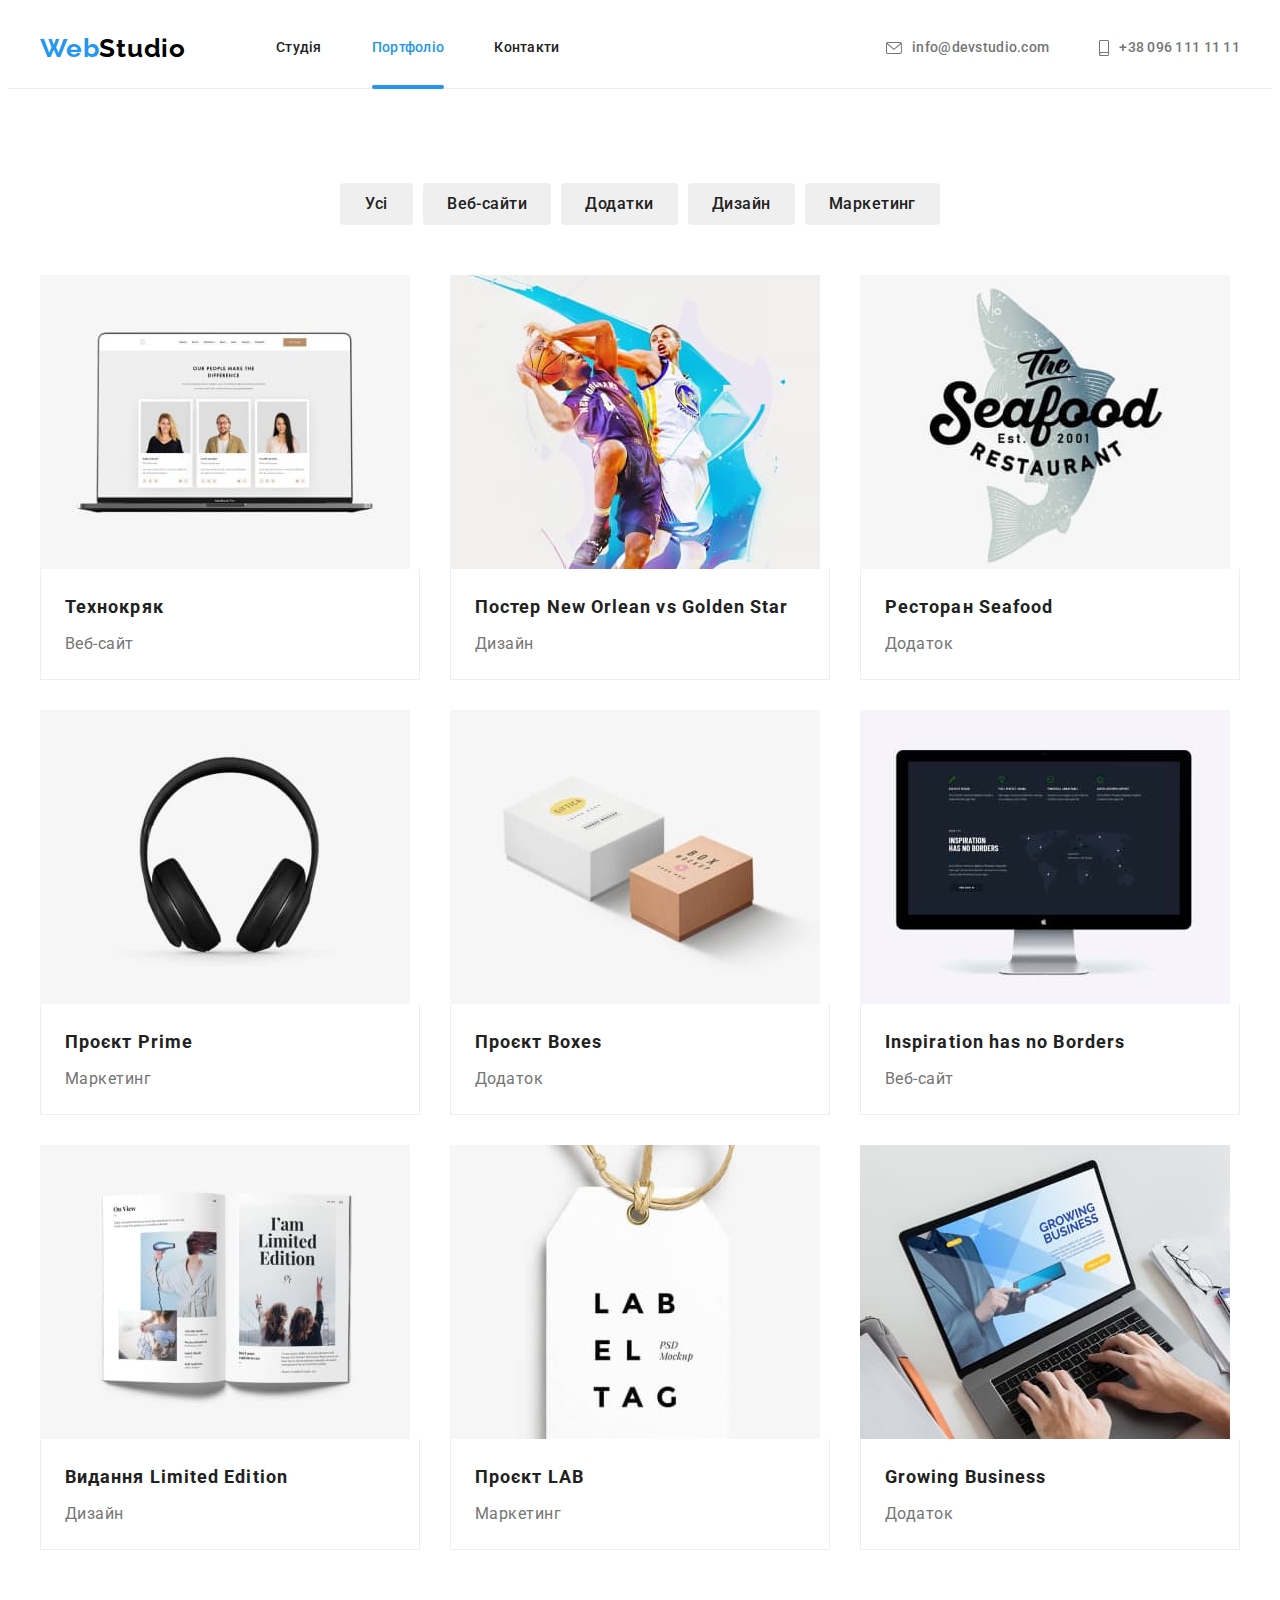
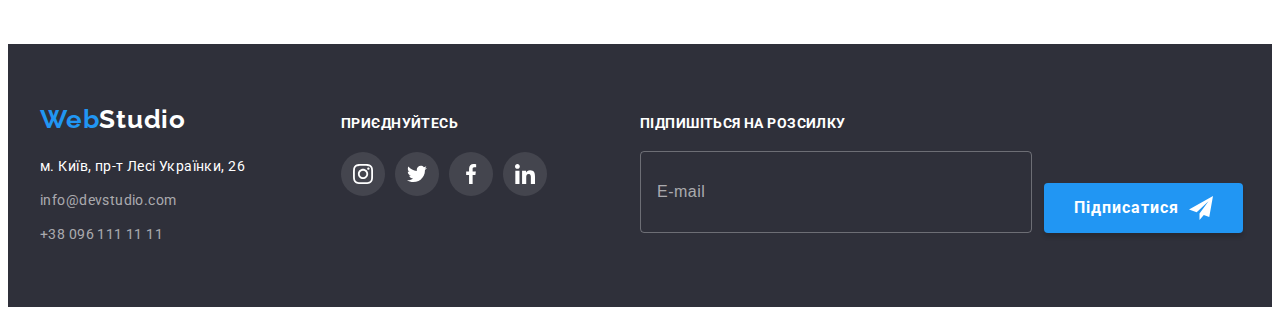
==== portfolio.html @ 1f6a3aa5 "adaptive" ====
<!DOCTYPE html>
<html lang="uk">
  <head>
    <meta charset="UTF-8" />
    <meta http-equiv="X-UA-Compatible" content="IE=edge" />
    <meta name="viewport" content="width=device-width, initial-scale=1.0" />
    <title>WebStudio</title>
    <link rel="preconnect" href="https://fonts.googleapis.com" />
    <link rel="preconnect" href="https://fonts.gstatic.com" crossorigin />
    <link
      href="https://fonts.googleapis.com/css2?family=Raleway:wght@700&family=Roboto:wght@400;500;700;900&display=swap"
      rel="stylesheet"
    />
    <link
      rel="stylesheet"
      href="https://cdnjs.cloudflare.com/ajax/libs/modern-normalize/1.1.0/modern-normalize.min.css"
      integrity="sha512-wpPYUAdjBVSE4KJnH1VR1HeZfpl1ub8YT/NKx4PuQ5NmX2tKuGu6U/JRp5y+Y8XG2tV+wKQpNHVUX03MfMFn9Q=="
      crossorigin="anonymous"
      referrerpolicy="no-referrer"
    />
    <link rel="stylesheet" href="./css/main.min.css" />
  </head>
  <body>
    <!-- хедер -->
    <header class="header-page">
      <!-- Навигация -->
      <div class="container-header container">
        <nav class="container-nav">
          <a href="#" class="logo"
            >Web<span class="logo__part logo__part--black">Studio</span></a
          >
          <ul class="navigation container-nav__navigation list">
            <li class="navigation__item">
              <a class="navigation__link" href="./index.html">Студія</a>
            </li>
            <li class="navigation__item">
              <a class="navigation__link current" href="#">Портфоліо</a>
            </li>
            <li class="navigation__item">
              <a class="navigation__link" href="#">Контакти</a>
            </li>
          </ul>
        </nav>
        <ul class="contactList container-header__contactList list">
          <li class="contactList__item">
            <a class="contactList__link" href="mailto:info@devstudio.com"
              ><svg class="contactList__icon" width="16" height="12">
                <use href="./images/symbol-defs.svg#icon-envelope"></use>
              </svg>
              info@devstudio.com
            </a>
          </li>
          <li class="contactList__item">
            <a class="contactList__link" href="tel:+380961111111"
              ><svg class="contactList__icon" width="10" height="16">
                <use href="./images/symbol-defs.svg#icon-smartphone-1"></use>
              </svg>
              +38 096 111 11 11</a
            >
          </li>
        </ul>
      </div>
    </header>
    <main>
      <!-- портфолио -->
      <section class="portfolio-section">
        <!-- фильтры -->
        <div class="portfolio container">
          <h1 class="visually-hidden">Портфоліо</h1>
          <ul class="filters portfolio__filters list">
            <li class="filters__item">
              <button class="filter-btn filters__filter-btn" type="button">
                Усі
              </button>
            </li>
            <li class="filters__item">
              <button class="filter-btn filters__filter-btn" type="button">
                Веб-сайти
              </button>
            </li>
            <li class="filters__item">
              <button class="filter-btn filters__filter-btn" type="button">
                Додатки
              </button>
            </li>
            <li class="filters__item">
              <button class="filter-btn filters__filter-btn" type="button">
                Дизайн
              </button>
            </li>
            <li class="filters__item">
              <button class="filter-btn filters__filter-btn" type="button">
                Маркетинг
              </button>
            </li>
          </ul>
          <!-- карточки -->
          <ul class="cards list">
            <li class="cards__item">
              <a href="#" class="cards__link">
                <div class="cards__wrapper">
                  <img
                    src="./images/laptop_screen_with_team.jpg"
                    alt="laptop_screen_with_team"
                    width="370"
                  />
                  <p class="cards__animation">
                    Ресурс пропонує комплексні пропозиції з різним рівнем
                    функціоналу та сервісів. Все це дозволить відвідувачу
                    отримати вичерпні відомості про компанію чи приватну особу.
                  </p>
                </div>
                <div class="cards__content">
                  <h2 class="cards__title">Технокряк</h2>
                  <p class="cards__text">Веб-сайт</p>
                </div>
              </a>
            </li>
            <li class="cards__item">
              <a href="#" class="cards__link">
                <div class="cards__wrapper">
                  <img
                    src="./images/two_basketball_players.jpg"
                    alt="two_basketball_players"
                    width="370"
                  />
                  <p class="cards__animation">
                    Ресурс пропонує комплексні пропозиції з різним рівнем
                    функціоналу та сервісів. Все це дозволить відвідувачу
                    отримати вичерпні відомості про компанію чи приватну особу.
                  </p>
                </div>
                <div class="cards__content">
                  <h2 class="cards__title">Постер New Orlean vs Golden Star</h2>
                  <p class="cards__text">Дизайн</p>
                </div>
              </a>
            </li>
            <li class="cards__item">
              <a href="#" class="cards__link">
                <div class="cards__wrapper">
                  <img
                    src="./images/fish_logo.jpg"
                    alt="fish_logo"
                    width="370"
                  />
                  <p class="cards__animation">
                    Ресурс пропонує комплексні пропозиції з різним рівнем
                    функціоналу та сервісів. Все це дозволить відвідувачу
                    отримати вичерпні відомості про компанію чи приватну особу.
                  </p>
                </div>
                <div class="cards__content">
                  <h2 class="cards__title">Ресторан Seafood</h2>
                  <p class="cards__text">Додаток</p>
                </div>
              </a>
            </li>
            <li class="cards__item">
              <a href="#" class="cards__link">
                <div class="cards__wrapper">
                  <img
                    src="./images/headphones.jpg"
                    alt="headphones"
                    width="370"
                  />
                  <p class="cards__animation">
                    Ресурс пропонує комплексні пропозиції з різним рівнем
                    функціоналу та сервісів. Все це дозволить відвідувачу
                    отримати вичерпні відомості про компанію чи приватну особу.
                  </p>
                </div>
                <div class="cards__content">
                  <h2 class="cards__title">Проєкт Prime</h2>
                  <p class="cards__text">Маркетинг</p>
                </div>
              </a>
            </li>
            <li class="cards__item">
              <a href="#" class="cards__link">
                <div class="cards__wrapper">
                  <img
                    src="./images/two_boxes.jpg"
                    alt="two_boxes"
                    width="370"
                  />
                  <p class="cards__animation">
                    Ресурс пропонує комплексні пропозиції з різним рівнем
                    функціоналу та сервісів. Все це дозволить відвідувачу
                    отримати вичерпні відомості про компанію чи приватну особу.
                  </p>
                </div>
                <div class="cards__content">
                  <h2 class="cards__title">Проєкт Boxes</h2>
                  <p class="cards__text">Додаток</p>
                </div>
              </a>
            </li>
            <li class="cards__item">
              <a href="#" class="cards__link">
                <div class="cards__wrapper">
                  <img
                    src="./images/computer_screen.jpg"
                    alt="computer_screen"
                    width="370"
                  />
                  <p class="cards__animation">
                    Ресурс пропонує комплексні пропозиції з різним рівнем
                    функціоналу та сервісів. Все це дозволить відвідувачу
                    отримати вичерпні відомості про компанію чи приватну особу.
                  </p>
                </div>
                <div class="cards__content">
                  <h2 class="cards__title">Inspiration has no Borders</h2>
                  <p class="cards__text">Веб-сайт</p>
                </div>
              </a>
            </li>
            <li class="cards__item">
              <a href="#" class="cards__link">
                <div class="cards__wrapper">
                  <img src="./images/journal.jpg" alt="journal" width="370" />
                  <p class="cards__animation">
                    Ресурс пропонує комплексні пропозиції з різним рівнем
                    функціоналу та сервісів. Все це дозволить відвідувачу
                    отримати вичерпні відомості про компанію чи приватну особу.
                  </p>
                </div>
                <div class="cards__content">
                  <h2 class="cards__title">Видання Limited Edition</h2>
                  <p class="cards__text">Дизайн</p>
                </div>
              </a>
            </li>
            <li class="cards__item">
              <a href="#" class="cards__link">
                <div class="cards__wrapper">
                  <img src="./images/label.jpg" alt="label" width="370" />
                  <p class="cards__animation">
                    Ресурс пропонує комплексні пропозиції з різним рівнем
                    функціоналу та сервісів. Все це дозволить відвідувачу
                    отримати вичерпні відомості про компанію чи приватну особу.
                  </p>
                </div>
                <div class="cards__content">
                  <h2 class="cards__title">Проєкт LAB</h2>
                  <p class="cards__text">Маркетинг</p>
                </div>
              </a>
            </li>
            <li class="cards__item">
              <a href="#" class="cards__link">
                <div class="cards__wrapper">
                  <img src="./images/notebook.jpg" alt="notebook" />
                  <p class="cards__animation">
                    Ресурс пропонує комплексні пропозиції з різним рівнем
                    функціоналу та сервісів. Все це дозволить відвідувачу
                    отримати вичерпні відомості про компанію чи приватну особу.
                  </p>
                </div>
                <div class="cards__content">
                  <h2 class="cards__title">Growing Business</h2>
                  <p class="cards__text">Додаток</p>
                </div>
              </a>
            </li>
          </ul>
        </div>
      </section>
    </main>
    <!-- футер -->
    <footer class="footer-section">
      <div class="footer-container container">
        <div class="footer-wrapper footer-container__footer-wrapper">
          <a href="#" class="logo footer-wrapper__logo"
            >Web<span class="logo__par logo__part--white">Studio</span></a
          >
          <address>
            <ul class="footerContact list">
              <li class="footerContact__item">
                <a
                  href="https://goo.gl/maps/KEET4ZZUK72f1nrk7"
                  target="_blank"
                  rel="noreferrer noopener"
                  class="footerContact__address"
                  >м. Київ, пр-т Лесі Українки, 26</a
                >
              </li>
              <li class="footerContact__item">
                <a href="mailto:info@devstudio.com" class="footerContact__link"
                  >info@devstudio.com</a
                >
              </li>
              <li>
                <a href="tel:+380961111111" class="footerContact__link"
                  >+38 096 111 11 11</a
                >
              </li>
            </ul>
          </address>
        </div>
        <div class="footerLinks">
          <p class="footerLinks__text">приєднуйтесь</p>
          <ul class="footerLinks__list list">
            <li class="footerLinks__item">
              <a href="" class="footerLinks__link"
                ><svg class="footerLinks__icon" width="20" height="20">
                  <use href="./images/symbol-defs.svg#icon-instagram"></use>
                </svg>
              </a>
            </li>
            <li class="footerLinks__item">
              <a href="" class="footerLinks__link"
                ><svg class="footerLinks__icon" width="20" height="20">
                  <use href="./images/symbol-defs.svg#icon-twitter"></use>
                </svg>
              </a>
            </li>
            <li class="footerLinks__item">
              <a href="" class="footerLinks__link"
                ><svg class="footerLinks__icon" width="20" height="20">
                  <use href="./images/symbol-defs.svg#icon-facebook"></use>
                </svg>
              </a>
            </li>
            <li class="footerLinks__item">
              <a href="" class="footerLinks__link"
                ><svg class="footerLinks__icon" width="20" height="20">
                  <use href="./images/symbol-defs.svg#icon-linkedin"></use>
                </svg>
              </a>
            </li>
          </ul>
        </div>
        <!-- форма футера -->
        <div class="wrapper-form-footer">
          <form class="footerForm">
            <div class="footerForm__field">
              <p class="footerForm__label">Підпишіться на розсилку</p>
              <label for="email">
                <input
                  class="footerForm__input"
                  type="email"
                  name="email"
                  id="email"
                  placeholder="E-mail"
                />
              </label>
            </div>
            <button class="subscribe footerForm__subscribe" type="submit">
              Підписатися<svg class="subscribe__icon" width="24" height="24">
                <use href="./images/symbol-defs.svg#icon-airplane"></use>
              </svg>
            </button>
          </form>
        </div>
      </div>
    </footer>
    <script src="./js/modal.js"></script>
  </body>
</html>
---- css/main.min.css ----
body{font-family:"Roboto",sans-serif;background-color:var(--secondary-white-color);color:var(--primary-text-color)}h1,h2,h3,h4,h5,h6,p{margin:0}img{display:block;max-width:100%;height:auto}.list{padding:0;margin:0;list-style:none}.container{margin-left:auto;margin-right:auto;padding:10px 15px}@media screen and (min-width: 480px){.container{width:480px}}@media screen and (min-width: 768px){.container{width:768px}}@media screen and (min-width: 1200px){.container{width:1200px}}@media screen and (min-width: 768px){.container{padding-top:0;padding-bottom:0}}.portfolio-section{padding-top:94px;padding-bottom:94px}.section{padding:60px 0}@media screen and (min-width: 1200px){.section{padding:94px 0}}.title-section{margin-top:0;margin-bottom:50px;font-weight:700;font-size:36px;line-height:1.17;text-align:center;letter-spacing:.03em;color:var(--title-text-color)}button{font-family:inherit;font-weight:700;font-size:16px;line-height:1.87;border-color:rgba(0,0,0,0);letter-spacing:.06em;cursor:pointer}.backdrop{position:fixed;top:0;left:0;width:100%;height:100%;background:rgba(0,0,0,.2);opacity:1;transition:opacity 250ms var(--timing-function)}.backdrop.is-hidden{opacity:0;pointer-events:none}.modal{position:absolute;top:50%;left:50%;transform:translate(-50%, -50%);width:528px;height:581px;background:var(--secondary-white-color);box-shadow:0px 1px 3px rgba(0,0,0,.12),0px 1px 1px rgba(0,0,0,.14),0px 2px 1px rgba(0,0,0,.2);border-radius:4px}.backdrop__modal{padding:40px}.close{position:absolute;width:30px;height:30px;top:8px;right:8px;border:1px solid rgba(0,0,0,.1);border-radius:50%}.close__icon{position:absolute;top:50%;left:50%;transform:translate(-50%, -50%);fill:#000;transition-property:fill;transition-duration:250ms;transition-timing-function:var(--timing-function)}.close__icon:hover,.close__icon:focus{fill:var(--accent-color)}.close:hover .close__icon,.close:focus .close__icon{fill:var(--accent-color)}.modalForm__data{margin-top:0;margin-bottom:12px;font-weight:700;font-size:20px;line-height:1.15;text-align:center;letter-spacing:.03em;color:#212121}.modalForm__field{margin-bottom:10px;display:flex;flex-direction:column}.modalForm__field input{padding:11px 42px;border:1px solid rgba(33,33,33,.2);border-radius:4px;cursor:pointer}.modalForm__field input:focus{outline:1px solid var(--accent-color)}.modalForm__label{margin-bottom:4px;font-weight:400;font-size:12px;line-height:1.16;letter-spacing:.01em;color:#757575}.modalForm__inputWrap{position:relative}.modalForm__inputWrap input{width:100%}.modalForm__icon{position:absolute;top:11px;left:12px;width:18px;height:18px}.modalForm__field input:focus+.modalForm__icon{fill:var(--accent-color)}.modalForm__textarea{margin-bottom:20px;display:flex;flex-direction:column}.modalForm__textarea textarea:focus{outline:1px solid var(--accent-color)}.modalForm__textareaLabel{font-weight:400;font-size:12px;line-height:1.16;letter-spacing:.01em;color:#757575}textarea{margin-top:4px;resize:none;width:100%;min-height:120px;border:1px solid rgba(33,33,33,.2);border-radius:4px}.modalForm__textarea textarea{padding:12px 16px}.modalForm__textarea textarea::-moz-placeholder{font-weight:400;font-size:12px;line-height:14px;letter-spacing:.01em;color:rgba(117,117,117,.5)}.modalForm__textarea textarea:-ms-input-placeholder{font-weight:400;font-size:12px;line-height:14px;letter-spacing:.01em;color:rgba(117,117,117,.5)}.modalForm__textarea textarea::placeholder{font-weight:400;font-size:12px;line-height:14px;letter-spacing:.01em;color:rgba(117,117,117,.5)}.modalForm__contract{display:flex;justify-content:center;margin-bottom:30px}.modalForm__check{height:1em;display:flex;align-items:center;justify-content:center}.modalForm__input{-webkit-appearance:none;-moz-appearance:none;appearance:none}.modalForm__input:checked+.modalForm__checkbox{border:2px solid #2196f3;background-color:var(--accent-color);background-image:url(../images/galka.svg);background-position:50% 50%;background-repeat:no-repeat}.modalForm__checkbox{width:16px;height:15px;background-color:#fff;border:2px solid #000;border-radius:2px;display:flex;margin-right:8px;cursor:pointer}.modalForm__policy{margin:0;font-weight:400;font-size:14px;line-height:1.7;letter-spacing:.03em;color:#757575}.modalForm__link{color:var(--accent-color)}.modalForm__buttonWrap{display:flex;justify-content:center}.send{padding:10px 52px;height:50px;display:flex;align-items:center;text-align:center;color:#fff;background-color:#2196f3;box-shadow:0px 4px 4px rgba(0,0,0,.15);border-radius:4px;transition-property:background-color;transition-duration:250ms;transition-timing-function:var(--timing-function)}.send:hover,.send:focus{background-color:var(--color-hover-button)}.modalForm__send{padding:10px 52px}.hero{max-width:1600px;text-align:center;background-color:var(--background-color-hero);background-image:linear-gradient(rgba(47, 48, 58, 0.4), rgba(47, 48, 58, 0.4)),url(../images/hero.jpg);background-repeat:no-repeat;background-position:center;background-size:cover}.hero-section{margin:0 auto;padding:200px 0}.hero__title{margin-left:auto;margin-right:auto;max-width:696px;margin-top:0;margin-bottom:30px;font-weight:900;font-size:44px;line-height:1.36;letter-spacing:.06em;text-transform:uppercase;color:var(--secondary-white-color)}.order-service{color:var(--secondary-white-color);background-color:var(--accent-color);box-shadow:0px 4px 4px rgba(0,0,0,.15);border-radius:4px;transition-property:background-color,box-shadow,color;transition-duration:250ms;transition-timing-function:var(--timing-function)}.order-service:hover,.order-service:focus{background-color:var(--color-hover-button)}.hero__order-service{padding:10px 32px}.peculiarities{display:flex;flex-wrap:wrap;gap:30px}.peculiarities__item{width:100%}.peculiarities__item::before{content:"";height:120px;margin-bottom:30px;background:var(--background-section-team);background-repeat:no-repeat;background-position:center;display:block}@media screen and (min-width: 768px){.peculiarities__item{width:calc((100% - 30px)/2)}}@media screen and (min-width: 1200px){.peculiarities__item{width:calc((100% - 90px)/4)}}.icon-antena::before{background-image:url(../images/antenna.svg)}.icon-clock::before{background-image:url(../images/clock.svg)}.icon-diagram::before{background-image:url(../images/diagram.svg)}.icon-astronaut::before{background-image:url(../images/astronaut.svg)}.peculiarities__title{margin-top:0;margin-bottom:10px;font-weight:700;font-size:14px;line-height:1.14;letter-spacing:.03em;text-transform:uppercase;color:var(--title-text-color)}.peculiarities__text{margin-top:0;margin-bottom:0;font-size:14px;line-height:1.71;letter-spacing:.03em;color:var(--primary-text-color)}.section-occupation{display:none}.occupation{display:flex}.occupation__item{width:calc((100% - 60px)/3);margin-right:30px}.occupation__item:last-child{margin-right:0}.occupation__wrapper{position:relative}.occupation__wrapper-text{position:absolute;bottom:0;width:370px;height:70px;background:rgba(47,48,58,.8)}.occupation__text{margin:0;font-weight:700;font-size:14px;line-height:1.14;text-align:center;letter-spacing:.03em;text-transform:uppercase;color:var(--secondary-white-color)}.occupation__wrapper-text>.occupation__text{position:absolute;top:50%;left:50%;transform:translate(-50%, -50%)}.team-section{background-color:var(--background-section-team)}.team{display:flex}.team__item{width:calc((100% - 90px)/4);margin-right:30px;text-align:center;background-color:var(--secondary-white-color);box-shadow:0px 1px 3px rgba(0,0,0,.12),0px 1px 1px rgba(0,0,0,.14),0px 2px 1px rgba(0,0,0,.2);border-radius:0px 0px 4px 4px}.team__item:last-child{margin-right:0}.team__content{padding-top:30px;padding-bottom:30px}.team__title{margin-top:0;margin-bottom:10px;font-weight:500;font-size:16px;line-height:1.19;letter-spacing:.03em;color:var(--title-text-color)}.team__text{margin-top:0;margin-bottom:16px;font-size:16px;line-height:1.19;letter-spacing:.03em;color:var(--primary-text-color)}.team__list{justify-content:center;display:flex;gap:10px}.team__item-icon{height:44px}.team__link{margin:0;width:44px;height:44px;border-radius:50%;display:flex;align-items:center;justify-content:center;transition:background-color 250ms var(--timing-function)}.team__link:hover,.team__link:focus{background-color:var(--accent-color)}.team__icon{fill:var(--icon-color);transition:fill 250ms var(--timing-function)}.team__link:hover .team__icon,.team__link:focus .team__icon{fill:var(--secondary-white-color)}.clients{display:flex;flex-wrap:wrap;gap:30px}.clients__item{width:calc((100% - 30px)/2)}@media screen and (min-width: 768px){.clients__item{width:calc((100% - 60px)/3)}}.clients__link{width:100%;height:92px;display:flex;justify-content:center;align-items:center;border:1px solid var(--icon-color);border-radius:4px;transition:border-color 250ms var(--timing-function)}.clients__link:hover,.clients__link:focus{border-color:var(--accent-color)}.clients__icon{fill:var(--icon-color);transition:fill 250ms var(--timing-function)}.clients__link:hover .clients__icon,.clients__link:focus .clients__icon{fill:var(--accent-color)}.filters{display:flex;justify-content:center}.portfolio__filters{margin-bottom:50px}.filters__item+.filters__item{margin-left:10px}.filter-btn{font-weight:500;line-height:1.62;letter-spacing:.03em;color:var(--title-text-color);display:block;text-align:center;min-width:73px;border-radius:4px;transition-property:background-color,box-shadow,color;transition-duration:250ms;transition-timing-function:var(--timing-function)}.filter-btn:hover,.filter-btn:focus{color:var(--secondary-white-color);background-color:var(--accent-color);box-shadow:0px 3px 1px rgba(0,0,0,.1),0px 1px 2px rgba(0,0,0,.08),0px 2px 2px rgba(0,0,0,.12);border-radius:4px}.filters__filter-btn{padding:6px 22px}.cards{display:flex;flex-wrap:wrap;gap:30px}.cards__link{text-decoration:none;display:block;transition:box-shadow 250ms var(--timing-function)}.cards__link:hover,.cards__link:focus{box-shadow:0px 1px 1px rgba(0,0,0,.12),0px 4px 4px rgba(0,0,0,.06),1px 4px 6px rgba(0,0,0,.16)}.cards__wrapper{position:relative;overflow:hidden}.cards__animation{position:absolute;top:0;left:0;margin:0;padding:63px 24px;width:100%;height:100%;font-weight:400;font-size:18px;line-height:1.6;letter-spacing:.03em;color:var(--secondary-white-color);background:rgba(33,150,243,.9);transform:translateY(101%);transition:transform 250ms var(--timing-function)}.cards__link:hover .cards__animation,.cards__link:focus .cards__animation{transform:translateY(0)}.cards__content{padding:20px 24px;border-left:var(--border-image);border-right:var(--border-image);border-bottom:var(--border-image)}.cards__link:hover .cards__content,.cards__link:focus .cards__content{border:rgba(0,0,0,0)}.cards__item{width:calc((100% - 60px)/3)}.cards__title{margin-top:0;margin-bottom:4px;font-weight:700;font-size:18px;line-height:2;letter-spacing:.06em;color:var(--title-text-color)}.cards__text{margin:0;font-size:16px;line-height:1.88;letter-spacing:.03em;color:var(--primary-text-color)}:root{--primary-text-color: #757575;--title-text-color: #212121;--accent-color: #2196f3;--secondary-white-color: #ffffff;--background-color-hero: #c4c4c4;--background-color-footer: #2f303a;--color-logo: #000000;--color-hover-button: #188ce8;--background-section-team: #f5f4fa;--footer-link: rgba(255, 255, 255, 0.6);--border-header: 1px solid #ececec;--border-image: 1px solid #eeeeee;--icon-color: #afb1b8;--icon-footer-color: rgba(255, 255, 255, 0.1);--timing-function: cubic-bezier(0.4, 0, 0.2, 1)}.visually-hidden{position:absolute;white-space:nowrap;width:1px;height:1px;overflow:hidden;border:0;padding:0;clip:rect(0 0 0 0);-webkit-clip-path:inset(50%);clip-path:inset(50%);margin:-1px}.header-page{border-bottom:var(--border-header)}@media screen and (min-width: 768px){.container-header{display:flex}}.container-nav{display:flex;align-items:center}.logo{font-family:"Raleway",sans-serif;font-weight:700;font-size:24px;line-height:1.16;letter-spacing:.03em;color:var(--accent-color);text-decoration:none}@media screen and (min-width: 1200px){.logo{font-size:26px;line-height:1.19}}.logo__part--black{color:var(--color-logo)}.menu-button{display:inline-flex;margin-left:auto;padding:0;border:none;background-color:rgba(0,0,0,0)}@media screen and (min-width: 768px){.menu-button{display:none}}.menu-button .icon-cross{display:none}.menu-button.is-open .icon-cross{display:block}.menu-button.is-open .icon-menu{display:none}.navigation{display:none}@media screen and (min-width: 768px){.navigation{display:flex}}.container-nav__navigation{margin-left:88px}@media screen and (min-width: 1200px){.container-nav__navigation{margin-left:90px}}.navigation__item+.navigation__item{margin-left:50px}.navigation__link{position:relative;padding-top:32px;padding-bottom:32px;display:block;font-weight:500;font-size:14px;line-height:1.14;letter-spacing:.02em;color:var(--title-text-color);text-decoration:none;transition:color 250ms var(--timing-function)}.navigation__link.current{color:var(--accent-color)}.navigation__link:hover,.navigation__link:focus{color:var(--accent-color)}.navigation__link.current::after{position:absolute;content:"";left:0;bottom:-1px;width:100%;height:4px;background:#2196f3;border-radius:2px}.contactList{display:none}@media screen and (min-width: 768px){.contactList{display:block}}@media screen and (min-width: 1200px){.contactList{display:flex;align-items:center}}.container-header__contactList{padding-top:21px;margin-left:auto}@media screen and (min-width: 1200px){.container-header__contactList{padding-top:0}}@media screen and (min-width: 1200px){.contactList__item+.contactList__item{margin-left:50px}}.contactList__item:not(:last-child){margin-bottom:10px}@media screen and (min-width: 1200px){.contactList__item:not(:last-child){margin-bottom:0}}.contactList__link{display:flex;align-items:center;font-weight:500;font-size:14px;line-height:1.14;letter-spacing:.02em;text-decoration:none;color:var(--primary-text-color);transition:color 250ms var(--timing-function)}.contactList__link:hover,.contactList__link:focus{color:var(--accent-color)}@media screen and (min-width: 1200px){.contactList__link{padding-top:32px;padding-bottom:32px}}.contactList__icon{margin-right:10px;fill:var(--primary-text-color)}.contactList__link:hover .contactList__icon,.contactList__link:focus .contactList__icon{fill:currentColor}.footer-section{padding:60px 0;background:var(--background-color-footer)}.footer-container{display:flex;align-items:baseline}.footer-wrapper{min-width:231px}.footer-container__footer-wrapper{margin-right:70px}.footer-wrapper__logo{display:inline-block;margin-bottom:20px}.logo__part--white{color:var(--secondary-white-color)}.footerContact__item{margin-bottom:10px}.footerContact__address{display:inline-block;font-style:normal;font-weight:400;font-size:14px;line-height:1.71;letter-spacing:.03em;color:var(--secondary-white-color);text-decoration:none;transition:color 250ms var(--timing-function)}.footerContact__address:hover,.footerContact__address:focus{color:var(--accent-color)}.footerContact__link{display:inline-block;font-style:normal;font-size:14px;line-height:1.71;letter-spacing:.03em;color:var(--footer-link);text-decoration:none;transition:color 250ms var(--timing-function)}.footerContact__link:hover,.footerContact__link:focus{color:var(--accent-color)}.footerLinks__text{margin-top:0;margin-bottom:20px;font-weight:700;font-size:14px;line-height:1.14;letter-spacing:.03em;text-transform:uppercase;color:var(--secondary-white-color)}.footerLinks__list{display:flex;gap:10px}.footerLinks__item{height:44px}.footerLinks__link{width:44px;height:44px;border-radius:50%;display:flex;align-items:center;justify-content:center;background-color:var(--icon-footer-color);transition:background-color 250ms var(--timing-function)}.footerLinks__link:hover,.footerLinks__link:focus{background-color:var(--accent-color)}.footerLinks__icon{fill:var(--secondary-white-color)}.wrapper-form-footer{margin-left:93px}.footerForm{display:flex;flex-direction:row;align-items:flex-end}.footerForm__field{display:flex;flex-direction:column}.footerForm__label{margin-bottom:20px;font-weight:700;font-size:14px;line-height:16px;letter-spacing:.03em;text-transform:uppercase;color:#fff}.footerForm__input{padding:15px 16px;width:358px;height:50px;left:815px;top:2784px;font-weight:400;font-size:16px;line-height:1.25;letter-spacing:.03em;border:1px solid rgba(255,255,255,.3);border-radius:4px;background-color:rgba(0,0,0,0);color:var(--secondary-white-color)}.footerForm__input:focus{outline:1px solid var(--accent-color)}.footerForm__field input::-moz-placeholder{font-weight:400;font-size:16px;line-height:1.25;letter-spacing:.03em;color:rgba(255,255,255,.6)}.footerForm__field input:-ms-input-placeholder{font-weight:400;font-size:16px;line-height:1.25;letter-spacing:.03em;color:rgba(255,255,255,.6)}.footerForm__field input::placeholder{font-weight:400;font-size:16px;line-height:1.25;letter-spacing:.03em;color:rgba(255,255,255,.6)}.subscribe{height:50px;display:flex;align-items:center;color:#fff;background:#2196f3;box-shadow:0px 4px 4px rgba(0,0,0,.15);border-radius:4px;transition-property:background-color,box-shadow,color;transition-duration:250ms;transition-timing-function:var(--timing-function)}.subscribe:hover,.subscribe:focus{background-color:var(--color-hover-button)}.footerForm__subscribe{padding:10px 28px;margin-left:12px}.subscribe__icon{margin-left:10px}/*# sourceMappingURL=main.min.css.map */
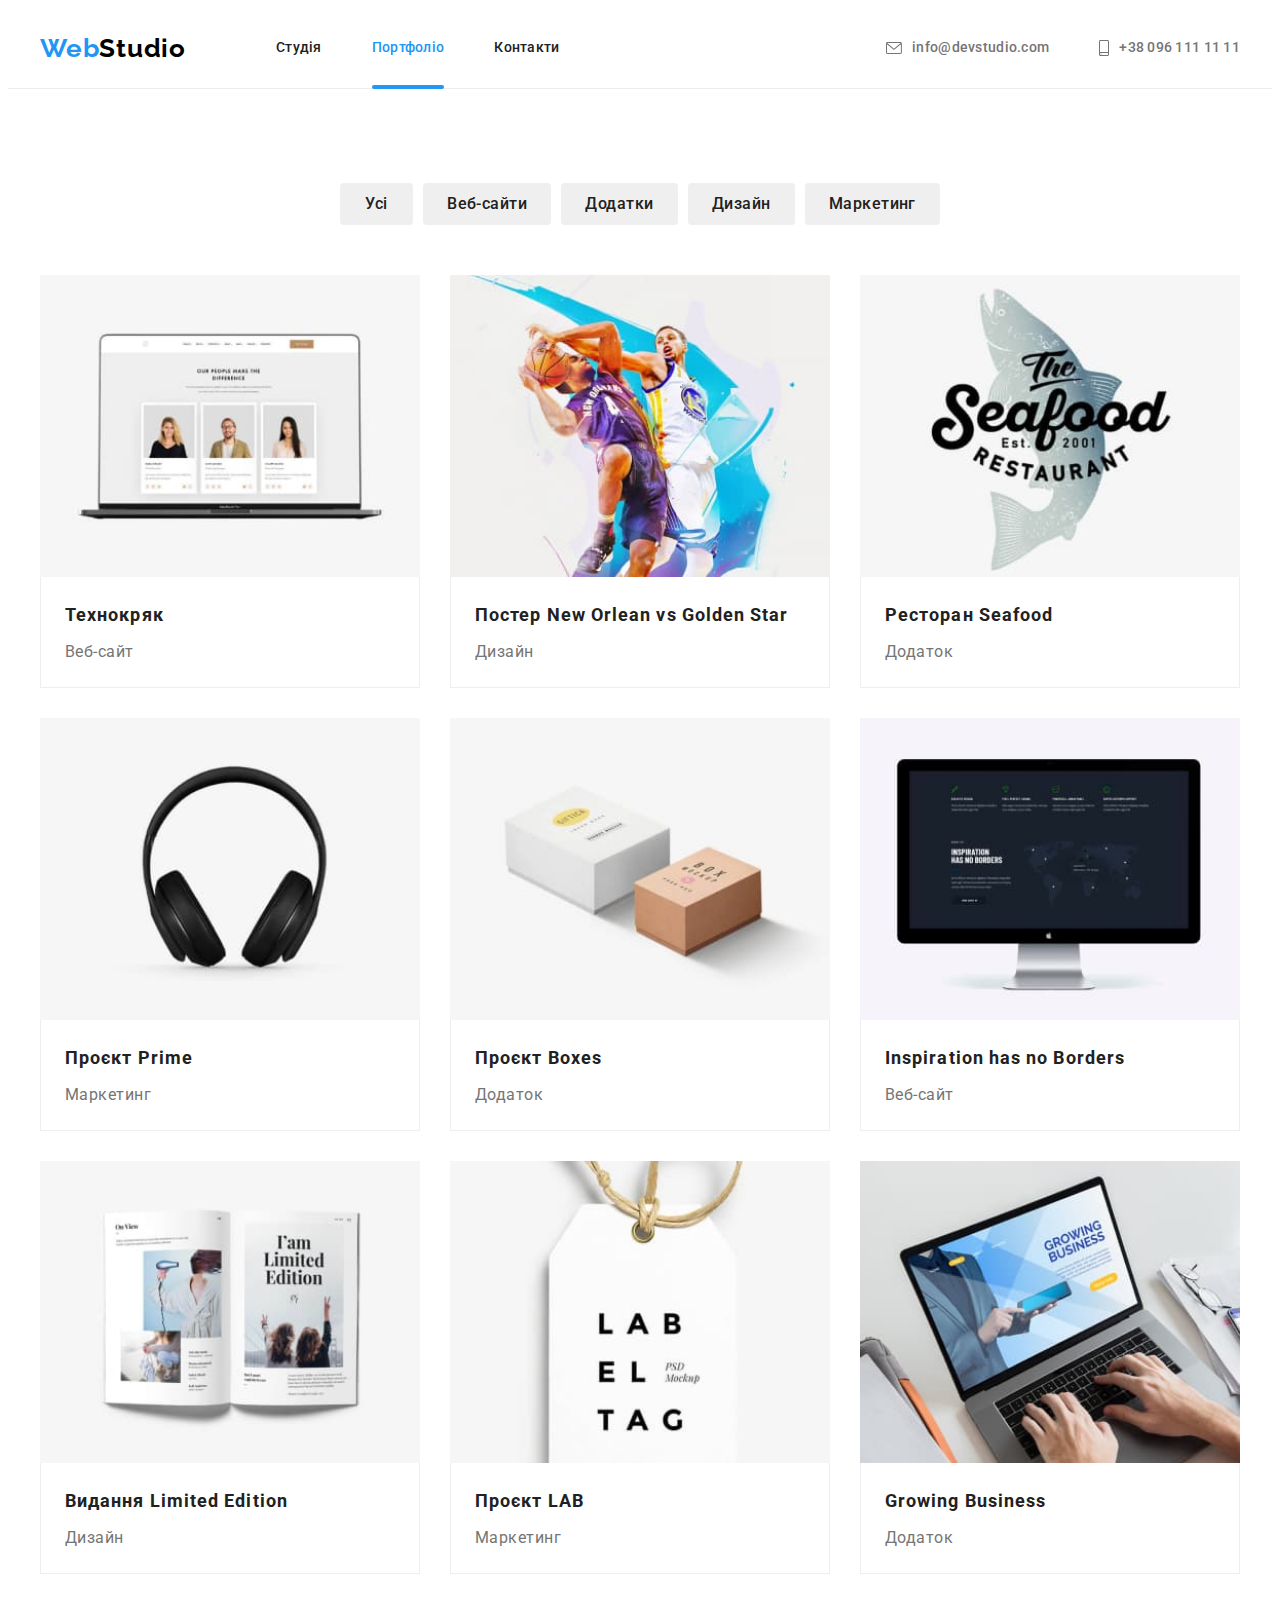
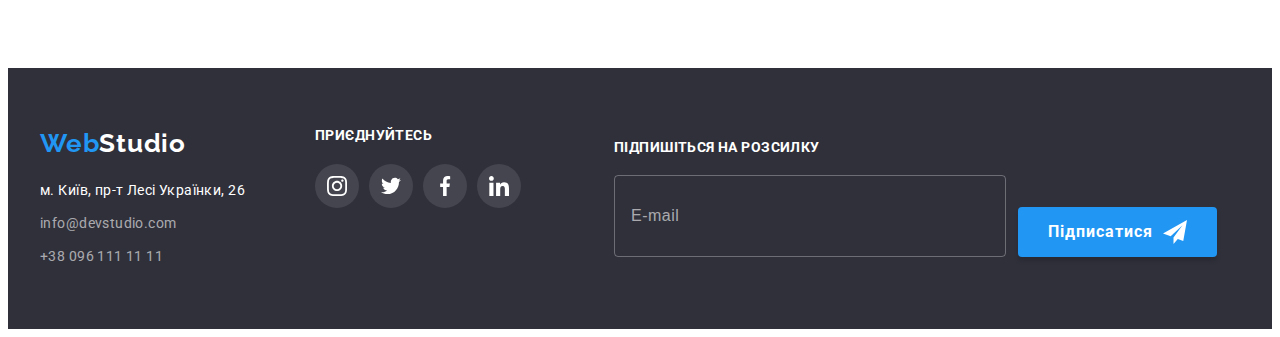
==== commit 17913a7f: "goit-markup-hw-08" ====
--- a/portfolio.html
+++ b/portfolio.html
@@ -59,6 +59,63 @@
             >
           </li>
         </ul>
+         <button class="menu-open-btn" type="button" data-menu-open>
+          <svg width="40" height="40">
+            <use href="./images/symbol-defs.svg#icon-menu"></use>
+          </svg>
+        </button>
+      </div>
+      <!-- mob-menu -->
+      <div class="mob-menu is-hidden" data-menu>
+        <div class="container">
+          <div class="mob-menu__top">
+            <button class="menu-close-btn" type="button" data-menu-close>
+              <svg class="menu-close__icon" width="40" height="40">
+                <use href="./images/symbol-defs.svg#icon-cross"></use>
+              </svg>
+            </button>
+            <ul class="mob-menu__list list">
+              <li class="mob-menu__item">
+                <a class="mob-menu__link" href="./index.html">Студія</a>
+              </li>
+              <li class="mob-menu__item">
+                <a class="mob-menu__link current" href="#">Портфоліо</a>
+              </li>
+              <li class="mob-menu__item">
+                <a class="mob-menu__link" href="#">Контакти</a>
+              </li>
+            </ul>
+          </div>
+          <div class="mob-menu__bottom">
+            <ul class="mob-conect list">
+              <li class="mob-conect__item">
+                <a class="mob-conect__mail" href="mailto:info@devstudio.com">
+                  info@devstudio.com
+                </a>
+              </li>
+              <li class="mob-conect__item">
+                <a class="mob-conect__tel" href="tel:+380961111111">
+                  +38 096 111 11 11</a
+                >
+              </li>
+            </ul>
+            <ul class="mob-soc list">
+              <li class="mob-soc__item line">
+                <a class="mob-soc__link" href="">Instagram</a>
+              </li>
+              <li class="mob-soc__item line">
+                <a class="mob-soc__link" href="">Twitter</a>
+              </li>
+              <li class="mob-soc__item line">
+                <a class="mob-soc__link" href="">Facebook</a>
+              </li>
+              <li class="mob-soc__item">
+                <a class="mob-soc__link" href="">LinkedIn</a>
+              </li>
+            </ul>
+          </div>
+        </div>
+      </div>
       </div>
     </header>
     <main>
@@ -271,67 +328,72 @@
     <!-- футер -->
     <footer class="footer-section">
       <div class="footer-container container">
-        <div class="footer-wrapper footer-container__footer-wrapper">
-          <a href="#" class="logo footer-wrapper__logo"
-            >Web<span class="logo__par logo__part--white">Studio</span></a
-          >
-          <address>
-            <ul class="footerContact list">
-              <li class="footerContact__item">
-                <a
-                  href="https://goo.gl/maps/KEET4ZZUK72f1nrk7"
-                  target="_blank"
-                  rel="noreferrer noopener"
-                  class="footerContact__address"
-                  >м. Київ, пр-т Лесі Українки, 26</a
-                >
-              </li>
-              <li class="footerContact__item">
-                <a href="mailto:info@devstudio.com" class="footerContact__link"
-                  >info@devstudio.com</a
-                >
-              </li>
-              <li>
-                <a href="tel:+380961111111" class="footerContact__link"
-                  >+38 096 111 11 11</a
-                >
+        <div class="footer-adress-lincs">
+          <div class="footer-wrapper footer-container__footer-wrapper">
+            <a href="#" class="logo footer-wrapper__logo"
+              >Web<span class="logo__par logo__part--white">Studio</span></a
+            >
+            <address>
+              <ul class="footerContact list">
+                <li class="footerContact__item">
+                  <a
+                    href="https://goo.gl/maps/KEET4ZZUK72f1nrk7"
+                    target="_blank"
+                    rel="noreferrer noopener"
+                    class="footerContact__address"
+                    >м. Київ, пр-т Лесі Українки, 26</a
+                  >
+                </li>
+                <li class="footerContact__item">
+                  <a
+                    href="mailto:info@devstudio.com"
+                    class="footerContact__link"
+                    >info@devstudio.com</a
+                  >
+                </li>
+                <li>
+                  <a href="tel:+380961111111" class="footerContact__link"
+                    >+38 096 111 11 11</a
+                  >
+                </li>
+              </ul>
+            </address>
+          </div>
+          <div class="footerLinks">
+            <p class="footerLinks__text">приєднуйтесь</p>
+            <ul class="footerLinks__list list">
+              <li class="footerLinks__item">
+                <a href="" class="footerLinks__link"
+                  ><svg class="footerLinks__icon" width="20" height="20">
+                    <use href="./images/symbol-defs.svg#icon-instagram"></use>
+                  </svg>
+                </a>
+              </li>
+              <li class="footerLinks__item">
+                <a href="" class="footerLinks__link"
+                  ><svg class="footerLinks__icon" width="20" height="20">
+                    <use href="./images/symbol-defs.svg#icon-twitter"></use>
+                  </svg>
+                </a>
+              </li>
+              <li class="footerLinks__item">
+                <a href="" class="footerLinks__link"
+                  ><svg class="footerLinks__icon" width="20" height="20">
+                    <use href="./images/symbol-defs.svg#icon-facebook"></use>
+                  </svg>
+                </a>
+              </li>
+              <li class="footerLinks__item">
+                <a href="" class="footerLinks__link"
+                  ><svg class="footerLinks__icon" width="20" height="20">
+                    <use href="./images/symbol-defs.svg#icon-linkedin"></use>
+                  </svg>
+                </a>
               </li>
             </ul>
-          </address>
+          </div>
         </div>
-        <div class="footerLinks">
-          <p class="footerLinks__text">приєднуйтесь</p>
-          <ul class="footerLinks__list list">
-            <li class="footerLinks__item">
-              <a href="" class="footerLinks__link"
-                ><svg class="footerLinks__icon" width="20" height="20">
-                  <use href="./images/symbol-defs.svg#icon-instagram"></use>
-                </svg>
-              </a>
-            </li>
-            <li class="footerLinks__item">
-              <a href="" class="footerLinks__link"
-                ><svg class="footerLinks__icon" width="20" height="20">
-                  <use href="./images/symbol-defs.svg#icon-twitter"></use>
-                </svg>
-              </a>
-            </li>
-            <li class="footerLinks__item">
-              <a href="" class="footerLinks__link"
-                ><svg class="footerLinks__icon" width="20" height="20">
-                  <use href="./images/symbol-defs.svg#icon-facebook"></use>
-                </svg>
-              </a>
-            </li>
-            <li class="footerLinks__item">
-              <a href="" class="footerLinks__link"
-                ><svg class="footerLinks__icon" width="20" height="20">
-                  <use href="./images/symbol-defs.svg#icon-linkedin"></use>
-                </svg>
-              </a>
-            </li>
-          </ul>
-        </div>
+
         <!-- форма футера -->
         <div class="wrapper-form-footer">
           <form class="footerForm">
@@ -356,6 +418,7 @@
         </div>
       </div>
     </footer>
+    <script src="./js-mobile-menu/mobile-menu.js"></script>
     <script src="./js/modal.js"></script>
   </body>
 </html>
--- a/css/main.min.css
+++ b/css/main.min.css
@@ -1 +1 @@
-body{font-family:"Roboto",sans-serif;background-color:var(--secondary-white-color);color:var(--primary-text-color)}h1,h2,h3,h4,h5,h6,p{margin:0}img{display:block;max-width:100%;height:auto}.list{padding:0;margin:0;list-style:none}.container{margin-left:auto;margin-right:auto;padding:10px 15px}@media screen and (min-width: 480px){.container{width:480px}}@media screen and (min-width: 768px){.container{width:768px}}@media screen and (min-width: 1200px){.container{width:1200px}}@media screen and (min-width: 768px){.container{padding-top:0;padding-bottom:0}}.portfolio-section{padding-top:94px;padding-bottom:94px}.section{padding:60px 0}@media screen and (min-width: 1200px){.section{padding:94px 0}}.title-section{margin-top:0;margin-bottom:50px;font-weight:700;font-size:36px;line-height:1.17;text-align:center;letter-spacing:.03em;color:var(--title-text-color)}button{font-family:inherit;font-weight:700;font-size:16px;line-height:1.87;border-color:rgba(0,0,0,0);letter-spacing:.06em;cursor:pointer}.backdrop{position:fixed;top:0;left:0;width:100%;height:100%;background:rgba(0,0,0,.2);opacity:1;transition:opacity 250ms var(--timing-function)}.backdrop.is-hidden{opacity:0;pointer-events:none}.modal{position:absolute;top:50%;left:50%;transform:translate(-50%, -50%);width:528px;height:581px;background:var(--secondary-white-color);box-shadow:0px 1px 3px rgba(0,0,0,.12),0px 1px 1px rgba(0,0,0,.14),0px 2px 1px rgba(0,0,0,.2);border-radius:4px}.backdrop__modal{padding:40px}.close{position:absolute;width:30px;height:30px;top:8px;right:8px;border:1px solid rgba(0,0,0,.1);border-radius:50%}.close__icon{position:absolute;top:50%;left:50%;transform:translate(-50%, -50%);fill:#000;transition-property:fill;transition-duration:250ms;transition-timing-function:var(--timing-function)}.close__icon:hover,.close__icon:focus{fill:var(--accent-color)}.close:hover .close__icon,.close:focus .close__icon{fill:var(--accent-color)}.modalForm__data{margin-top:0;margin-bottom:12px;font-weight:700;font-size:20px;line-height:1.15;text-align:center;letter-spacing:.03em;color:#212121}.modalForm__field{margin-bottom:10px;display:flex;flex-direction:column}.modalForm__field input{padding:11px 42px;border:1px solid rgba(33,33,33,.2);border-radius:4px;cursor:pointer}.modalForm__field input:focus{outline:1px solid var(--accent-color)}.modalForm__label{margin-bottom:4px;font-weight:400;font-size:12px;line-height:1.16;letter-spacing:.01em;color:#757575}.modalForm__inputWrap{position:relative}.modalForm__inputWrap input{width:100%}.modalForm__icon{position:absolute;top:11px;left:12px;width:18px;height:18px}.modalForm__field input:focus+.modalForm__icon{fill:var(--accent-color)}.modalForm__textarea{margin-bottom:20px;display:flex;flex-direction:column}.modalForm__textarea textarea:focus{outline:1px solid var(--accent-color)}.modalForm__textareaLabel{font-weight:400;font-size:12px;line-height:1.16;letter-spacing:.01em;color:#757575}textarea{margin-top:4px;resize:none;width:100%;min-height:120px;border:1px solid rgba(33,33,33,.2);border-radius:4px}.modalForm__textarea textarea{padding:12px 16px}.modalForm__textarea textarea::-moz-placeholder{font-weight:400;font-size:12px;line-height:14px;letter-spacing:.01em;color:rgba(117,117,117,.5)}.modalForm__textarea textarea:-ms-input-placeholder{font-weight:400;font-size:12px;line-height:14px;letter-spacing:.01em;color:rgba(117,117,117,.5)}.modalForm__textarea textarea::placeholder{font-weight:400;font-size:12px;line-height:14px;letter-spacing:.01em;color:rgba(117,117,117,.5)}.modalForm__contract{display:flex;justify-content:center;margin-bottom:30px}.modalForm__check{height:1em;display:flex;align-items:center;justify-content:center}.modalForm__input{-webkit-appearance:none;-moz-appearance:none;appearance:none}.modalForm__input:checked+.modalForm__checkbox{border:2px solid #2196f3;background-color:var(--accent-color);background-image:url(../images/galka.svg);background-position:50% 50%;background-repeat:no-repeat}.modalForm__checkbox{width:16px;height:15px;background-color:#fff;border:2px solid #000;border-radius:2px;display:flex;margin-right:8px;cursor:pointer}.modalForm__policy{margin:0;font-weight:400;font-size:14px;line-height:1.7;letter-spacing:.03em;color:#757575}.modalForm__link{color:var(--accent-color)}.modalForm__buttonWrap{display:flex;justify-content:center}.send{padding:10px 52px;height:50px;display:flex;align-items:center;text-align:center;color:#fff;background-color:#2196f3;box-shadow:0px 4px 4px rgba(0,0,0,.15);border-radius:4px;transition-property:background-color;transition-duration:250ms;transition-timing-function:var(--timing-function)}.send:hover,.send:focus{background-color:var(--color-hover-button)}.modalForm__send{padding:10px 52px}.hero{max-width:1600px;text-align:center;background-color:var(--background-color-hero);background-image:linear-gradient(rgba(47, 48, 58, 0.4), rgba(47, 48, 58, 0.4)),url(../images/hero.jpg);background-repeat:no-repeat;background-position:center;background-size:cover}.hero-section{margin:0 auto;padding:200px 0}.hero__title{margin-left:auto;margin-right:auto;max-width:696px;margin-top:0;margin-bottom:30px;font-weight:900;font-size:44px;line-height:1.36;letter-spacing:.06em;text-transform:uppercase;color:var(--secondary-white-color)}.order-service{color:var(--secondary-white-color);background-color:var(--accent-color);box-shadow:0px 4px 4px rgba(0,0,0,.15);border-radius:4px;transition-property:background-color,box-shadow,color;transition-duration:250ms;transition-timing-function:var(--timing-function)}.order-service:hover,.order-service:focus{background-color:var(--color-hover-button)}.hero__order-service{padding:10px 32px}.peculiarities{display:flex;flex-wrap:wrap;gap:30px}.peculiarities__item{width:100%}.peculiarities__item::before{content:"";height:120px;margin-bottom:30px;background:var(--background-section-team);background-repeat:no-repeat;background-position:center;display:block}@media screen and (min-width: 768px){.peculiarities__item{width:calc((100% - 30px)/2)}}@media screen and (min-width: 1200px){.peculiarities__item{width:calc((100% - 90px)/4)}}.icon-antena::before{background-image:url(../images/antenna.svg)}.icon-clock::before{background-image:url(../images/clock.svg)}.icon-diagram::before{background-image:url(../images/diagram.svg)}.icon-astronaut::before{background-image:url(../images/astronaut.svg)}.peculiarities__title{margin-top:0;margin-bottom:10px;font-weight:700;font-size:14px;line-height:1.14;letter-spacing:.03em;text-transform:uppercase;color:var(--title-text-color)}.peculiarities__text{margin-top:0;margin-bottom:0;font-size:14px;line-height:1.71;letter-spacing:.03em;color:var(--primary-text-color)}.section-occupation{display:none}.occupation{display:flex}.occupation__item{width:calc((100% - 60px)/3);margin-right:30px}.occupation__item:last-child{margin-right:0}.occupation__wrapper{position:relative}.occupation__wrapper-text{position:absolute;bottom:0;width:370px;height:70px;background:rgba(47,48,58,.8)}.occupation__text{margin:0;font-weight:700;font-size:14px;line-height:1.14;text-align:center;letter-spacing:.03em;text-transform:uppercase;color:var(--secondary-white-color)}.occupation__wrapper-text>.occupation__text{position:absolute;top:50%;left:50%;transform:translate(-50%, -50%)}.team-section{background-color:var(--background-section-team)}.team{display:flex}.team__item{width:calc((100% - 90px)/4);margin-right:30px;text-align:center;background-color:var(--secondary-white-color);box-shadow:0px 1px 3px rgba(0,0,0,.12),0px 1px 1px rgba(0,0,0,.14),0px 2px 1px rgba(0,0,0,.2);border-radius:0px 0px 4px 4px}.team__item:last-child{margin-right:0}.team__content{padding-top:30px;padding-bottom:30px}.team__title{margin-top:0;margin-bottom:10px;font-weight:500;font-size:16px;line-height:1.19;letter-spacing:.03em;color:var(--title-text-color)}.team__text{margin-top:0;margin-bottom:16px;font-size:16px;line-height:1.19;letter-spacing:.03em;color:var(--primary-text-color)}.team__list{justify-content:center;display:flex;gap:10px}.team__item-icon{height:44px}.team__link{margin:0;width:44px;height:44px;border-radius:50%;display:flex;align-items:center;justify-content:center;transition:background-color 250ms var(--timing-function)}.team__link:hover,.team__link:focus{background-color:var(--accent-color)}.team__icon{fill:var(--icon-color);transition:fill 250ms var(--timing-function)}.team__link:hover .team__icon,.team__link:focus .team__icon{fill:var(--secondary-white-color)}.clients{display:flex;flex-wrap:wrap;gap:30px}.clients__item{width:calc((100% - 30px)/2)}@media screen and (min-width: 768px){.clients__item{width:calc((100% - 60px)/3)}}.clients__link{width:100%;height:92px;display:flex;justify-content:center;align-items:center;border:1px solid var(--icon-color);border-radius:4px;transition:border-color 250ms var(--timing-function)}.clients__link:hover,.clients__link:focus{border-color:var(--accent-color)}.clients__icon{fill:var(--icon-color);transition:fill 250ms var(--timing-function)}.clients__link:hover .clients__icon,.clients__link:focus .clients__icon{fill:var(--accent-color)}.filters{display:flex;justify-content:center}.portfolio__filters{margin-bottom:50px}.filters__item+.filters__item{margin-left:10px}.filter-btn{font-weight:500;line-height:1.62;letter-spacing:.03em;color:var(--title-text-color);display:block;text-align:center;min-width:73px;border-radius:4px;transition-property:background-color,box-shadow,color;transition-duration:250ms;transition-timing-function:var(--timing-function)}.filter-btn:hover,.filter-btn:focus{color:var(--secondary-white-color);background-color:var(--accent-color);box-shadow:0px 3px 1px rgba(0,0,0,.1),0px 1px 2px rgba(0,0,0,.08),0px 2px 2px rgba(0,0,0,.12);border-radius:4px}.filters__filter-btn{padding:6px 22px}.cards{display:flex;flex-wrap:wrap;gap:30px}.cards__link{text-decoration:none;display:block;transition:box-shadow 250ms var(--timing-function)}.cards__link:hover,.cards__link:focus{box-shadow:0px 1px 1px rgba(0,0,0,.12),0px 4px 4px rgba(0,0,0,.06),1px 4px 6px rgba(0,0,0,.16)}.cards__wrapper{position:relative;overflow:hidden}.cards__animation{position:absolute;top:0;left:0;margin:0;padding:63px 24px;width:100%;height:100%;font-weight:400;font-size:18px;line-height:1.6;letter-spacing:.03em;color:var(--secondary-white-color);background:rgba(33,150,243,.9);transform:translateY(101%);transition:transform 250ms var(--timing-function)}.cards__link:hover .cards__animation,.cards__link:focus .cards__animation{transform:translateY(0)}.cards__content{padding:20px 24px;border-left:var(--border-image);border-right:var(--border-image);border-bottom:var(--border-image)}.cards__link:hover .cards__content,.cards__link:focus .cards__content{border:rgba(0,0,0,0)}.cards__item{width:calc((100% - 60px)/3)}.cards__title{margin-top:0;margin-bottom:4px;font-weight:700;font-size:18px;line-height:2;letter-spacing:.06em;color:var(--title-text-color)}.cards__text{margin:0;font-size:16px;line-height:1.88;letter-spacing:.03em;color:var(--primary-text-color)}:root{--primary-text-color: #757575;--title-text-color: #212121;--accent-color: #2196f3;--secondary-white-color: #ffffff;--background-color-hero: #c4c4c4;--background-color-footer: #2f303a;--color-logo: #000000;--color-hover-button: #188ce8;--background-section-team: #f5f4fa;--footer-link: rgba(255, 255, 255, 0.6);--border-header: 1px solid #ececec;--border-image: 1px solid #eeeeee;--icon-color: #afb1b8;--icon-footer-color: rgba(255, 255, 255, 0.1);--timing-function: cubic-bezier(0.4, 0, 0.2, 1)}.visually-hidden{position:absolute;white-space:nowrap;width:1px;height:1px;overflow:hidden;border:0;padding:0;clip:rect(0 0 0 0);-webkit-clip-path:inset(50%);clip-path:inset(50%);margin:-1px}.header-page{border-bottom:var(--border-header)}@media screen and (min-width: 768px){.container-header{display:flex}}.container-nav{display:flex;align-items:center}.logo{font-family:"Raleway",sans-serif;font-weight:700;font-size:24px;line-height:1.16;letter-spacing:.03em;color:var(--accent-color);text-decoration:none}@media screen and (min-width: 1200px){.logo{font-size:26px;line-height:1.19}}.logo__part--black{color:var(--color-logo)}.menu-button{display:inline-flex;margin-left:auto;padding:0;border:none;background-color:rgba(0,0,0,0)}@media screen and (min-width: 768px){.menu-button{display:none}}.menu-button .icon-cross{display:none}.menu-button.is-open .icon-cross{display:block}.menu-button.is-open .icon-menu{display:none}.navigation{display:none}@media screen and (min-width: 768px){.navigation{display:flex}}.container-nav__navigation{margin-left:88px}@media screen and (min-width: 1200px){.container-nav__navigation{margin-left:90px}}.navigation__item+.navigation__item{margin-left:50px}.navigation__link{position:relative;padding-top:32px;padding-bottom:32px;display:block;font-weight:500;font-size:14px;line-height:1.14;letter-spacing:.02em;color:var(--title-text-color);text-decoration:none;transition:color 250ms var(--timing-function)}.navigation__link.current{color:var(--accent-color)}.navigation__link:hover,.navigation__link:focus{color:var(--accent-color)}.navigation__link.current::after{position:absolute;content:"";left:0;bottom:-1px;width:100%;height:4px;background:#2196f3;border-radius:2px}.contactList{display:none}@media screen and (min-width: 768px){.contactList{display:block}}@media screen and (min-width: 1200px){.contactList{display:flex;align-items:center}}.container-header__contactList{padding-top:21px;margin-left:auto}@media screen and (min-width: 1200px){.container-header__contactList{padding-top:0}}@media screen and (min-width: 1200px){.contactList__item+.contactList__item{margin-left:50px}}.contactList__item:not(:last-child){margin-bottom:10px}@media screen and (min-width: 1200px){.contactList__item:not(:last-child){margin-bottom:0}}.contactList__link{display:flex;align-items:center;font-weight:500;font-size:14px;line-height:1.14;letter-spacing:.02em;text-decoration:none;color:var(--primary-text-color);transition:color 250ms var(--timing-function)}.contactList__link:hover,.contactList__link:focus{color:var(--accent-color)}@media screen and (min-width: 1200px){.contactList__link{padding-top:32px;padding-bottom:32px}}.contactList__icon{margin-right:10px;fill:var(--primary-text-color)}.contactList__link:hover .contactList__icon,.contactList__link:focus .contactList__icon{fill:currentColor}.footer-section{padding:60px 0;background:var(--background-color-footer)}.footer-container{display:flex;align-items:baseline}.footer-wrapper{min-width:231px}.footer-container__footer-wrapper{margin-right:70px}.footer-wrapper__logo{display:inline-block;margin-bottom:20px}.logo__part--white{color:var(--secondary-white-color)}.footerContact__item{margin-bottom:10px}.footerContact__address{display:inline-block;font-style:normal;font-weight:400;font-size:14px;line-height:1.71;letter-spacing:.03em;color:var(--secondary-white-color);text-decoration:none;transition:color 250ms var(--timing-function)}.footerContact__address:hover,.footerContact__address:focus{color:var(--accent-color)}.footerContact__link{display:inline-block;font-style:normal;font-size:14px;line-height:1.71;letter-spacing:.03em;color:var(--footer-link);text-decoration:none;transition:color 250ms var(--timing-function)}.footerContact__link:hover,.footerContact__link:focus{color:var(--accent-color)}.footerLinks__text{margin-top:0;margin-bottom:20px;font-weight:700;font-size:14px;line-height:1.14;letter-spacing:.03em;text-transform:uppercase;color:var(--secondary-white-color)}.footerLinks__list{display:flex;gap:10px}.footerLinks__item{height:44px}.footerLinks__link{width:44px;height:44px;border-radius:50%;display:flex;align-items:center;justify-content:center;background-color:var(--icon-footer-color);transition:background-color 250ms var(--timing-function)}.footerLinks__link:hover,.footerLinks__link:focus{background-color:var(--accent-color)}.footerLinks__icon{fill:var(--secondary-white-color)}.wrapper-form-footer{margin-left:93px}.footerForm{display:flex;flex-direction:row;align-items:flex-end}.footerForm__field{display:flex;flex-direction:column}.footerForm__label{margin-bottom:20px;font-weight:700;font-size:14px;line-height:16px;letter-spacing:.03em;text-transform:uppercase;color:#fff}.footerForm__input{padding:15px 16px;width:358px;height:50px;left:815px;top:2784px;font-weight:400;font-size:16px;line-height:1.25;letter-spacing:.03em;border:1px solid rgba(255,255,255,.3);border-radius:4px;background-color:rgba(0,0,0,0);color:var(--secondary-white-color)}.footerForm__input:focus{outline:1px solid var(--accent-color)}.footerForm__field input::-moz-placeholder{font-weight:400;font-size:16px;line-height:1.25;letter-spacing:.03em;color:rgba(255,255,255,.6)}.footerForm__field input:-ms-input-placeholder{font-weight:400;font-size:16px;line-height:1.25;letter-spacing:.03em;color:rgba(255,255,255,.6)}.footerForm__field input::placeholder{font-weight:400;font-size:16px;line-height:1.25;letter-spacing:.03em;color:rgba(255,255,255,.6)}.subscribe{height:50px;display:flex;align-items:center;color:#fff;background:#2196f3;box-shadow:0px 4px 4px rgba(0,0,0,.15);border-radius:4px;transition-property:background-color,box-shadow,color;transition-duration:250ms;transition-timing-function:var(--timing-function)}.subscribe:hover,.subscribe:focus{background-color:var(--color-hover-button)}.footerForm__subscribe{padding:10px 28px;margin-left:12px}.subscribe__icon{margin-left:10px}/*# sourceMappingURL=main.min.css.map */+body{font-family:"Roboto",sans-serif;background-color:var(--secondary-white-color);color:var(--primary-text-color)}h1,h2,h3,h4,h5,h6,p{margin:0}img{display:block;width:100%;max-width:100%;height:auto}.list{padding:0;margin:0;list-style:none}.no-scroll{overflow:hidden}.container{margin-left:auto;margin-right:auto;padding:0 15px}@media screen and (min-width: 480px){.container{width:480px}}@media screen and (min-width: 768px){.container{width:768px}}@media screen and (min-width: 1200px){.container{width:1200px}}@media screen and (min-width: 768px){.container{padding-top:0;padding-bottom:0}}.portfolio-section{padding-top:60px;padding-bottom:60px}@media screen and (min-width: 1200px){.portfolio-section{padding-top:94px;padding-bottom:94px}}.section{padding:60px 0}@media screen and (min-width: 1200px){.section{padding:94px 0}}.title-section{margin-top:0;margin-bottom:50px;font-weight:700;font-size:36px;line-height:1.17;text-align:center;letter-spacing:.03em;color:var(--title-text-color)}button{font-family:inherit;font-weight:700;font-size:16px;line-height:1.87;border-color:rgba(0,0,0,0);letter-spacing:.06em;cursor:pointer}.backdrop{padding:94px 15px;position:fixed;top:0;left:0;width:100%;height:100%;background:rgba(0,0,0,.2);opacity:1;transition:opacity 250ms var(--timing-function);overflow-y:scroll}@media screen and (min-width: 768px){.backdrop{padding:0}}@media screen and (min-width: 1200px){.backdrop{padding:0}}.modal{width:100%;position:relative;background:var(--secondary-white-color);box-shadow:0px 1px 3px rgba(0,0,0,.12),0px 1px 1px rgba(0,0,0,.14),0px 2px 1px rgba(0,0,0,.2);border-radius:4px}@media screen and (min-width: 768px){.modal{position:absolute;top:50%;left:50%;transform:translate(-50%, -50%);width:450px;height:609px}}@media screen and (min-width: 1200px){.modal{width:528px;height:581px}}.backdrop__modal{padding:40px}.close{position:absolute;width:30px;height:30px;top:8px;right:8px;border:1px solid rgba(0,0,0,.1);border-radius:50%;background-color:rgba(0,0,0,0)}.close__icon{position:absolute;top:50%;left:50%;transform:translate(-50%, -50%);fill:#000;transition-property:fill;transition-duration:250ms;transition-timing-function:var(--timing-function)}.close__icon:hover,.close__icon:focus{fill:var(--accent-color)}.close:hover .close__icon,.close:focus .close__icon{fill:var(--accent-color)}.modalForm__data{margin-top:0;margin-bottom:12px;font-weight:700;font-size:20px;line-height:1.15;text-align:center;letter-spacing:.03em;color:#212121}.modalForm__field{margin-bottom:10px;display:flex;flex-direction:column}.modalForm__field input{padding:11px 42px;border:1px solid rgba(33,33,33,.2);border-radius:4px;cursor:pointer}.modalForm__field input:focus{outline:1px solid var(--accent-color)}.modalForm__label{margin-bottom:4px;font-weight:400;font-size:12px;line-height:1.16;letter-spacing:.01em;color:#757575}.modalForm__inputWrap{position:relative}.modalForm__inputWrap input{width:100%}.modalForm__icon{position:absolute;top:11px;left:12px;width:18px;height:18px}.modalForm__field input:focus+.modalForm__icon{fill:var(--accent-color)}.modalForm__textarea{margin-bottom:20px;display:flex;flex-direction:column}.modalForm__textarea textarea:focus{outline:1px solid var(--accent-color)}.modalForm__textareaLabel{font-weight:400;font-size:12px;line-height:1.16;letter-spacing:.01em;color:#757575}textarea{margin-top:4px;resize:none;width:100%;min-height:120px;border:1px solid rgba(33,33,33,.2);border-radius:4px}.modalForm__textarea textarea{padding:12px 16px}.modalForm__textarea textarea::-moz-placeholder{font-weight:400;font-size:12px;line-height:14px;letter-spacing:.01em;color:rgba(117,117,117,.5)}.modalForm__textarea textarea::placeholder{font-weight:400;font-size:12px;line-height:14px;letter-spacing:.01em;color:rgba(117,117,117,.5)}.modalForm__contract{display:flex;justify-content:center;margin-bottom:30px}.modalForm__check{height:1em;display:flex;align-items:center}.modalForm__input{-webkit-appearance:none;-moz-appearance:none;appearance:none}.modalForm__input:checked+.modalForm__checkbox{border:2px solid #2196f3;background-color:var(--accent-color);background-image:url(../images/galka.svg);background-position:50% 50%;background-repeat:no-repeat}.modalForm__checkbox{width:16px;height:15px;background-color:#fff;border:2px solid #000;border-radius:2px;display:flex;margin-right:8px;cursor:pointer}.modalForm__policy{margin:0;font-weight:400;font-size:12px;line-height:1.7;letter-spacing:.03em;color:#757575}@media screen and (min-width: 1200px){.modalForm__policy{font-size:14px}}.modalForm__link{color:var(--accent-color)}.modalForm__buttonWrap{display:flex;justify-content:center}.send{padding:10px 52px;height:50px;display:flex;align-items:center;text-align:center;color:#fff;background-color:#2196f3;box-shadow:0px 4px 4px rgba(0,0,0,.15);border-radius:4px;transition-property:background-color;transition-duration:250ms;transition-timing-function:var(--timing-function)}.send:hover,.send:focus{background-color:var(--color-hover-button)}.modalForm__send{padding:10px 52px}.hero{max-width:1600px;text-align:center;background-color:var(--background-color-hero);background-image:var(--bg-gradient),url(../images/hero-bg-mob.jpg);background-repeat:no-repeat;background-position:center;background-size:cover}@media(min-device-pixel-ratio: 2),(-webkit-min-device-pixel-ratio: 2),(min-resolution: 192dpi),(min-resolution: 2dppx){.hero{background-image:var(--bg-gradient),url(../images/hero-bg-mob-2x.jpg)}}@media screen and (min-width: 768px){.hero{background-image:var(--bg-gradient),url(../images/hero-bg-tab.jpg)}}@media screen and (min-width: 768px)and (min-device-pixel-ratio: 2),screen and (min-width: 768px)and (-webkit-min-device-pixel-ratio: 2),screen and (min-width: 768px)and (min-resolution: 192dpi),screen and (min-width: 768px)and (min-resolution: 2dppx){.hero{background-image:var(--bg-gradient),url(../images/hero-bg-tab-2x.jpg)}}@media screen and (min-width: 1200px){.hero{background-image:var(--bg-gradient),url(../images/hero-bg-1x.jpg)}}@media screen and (min-width: 1200px)and (min-device-pixel-ratio: 2),screen and (min-width: 1200px)and (-webkit-min-device-pixel-ratio: 2),screen and (min-width: 1200px)and (min-resolution: 192dpi),screen and (min-width: 1200px)and (min-resolution: 2dppx){.hero{background-image:var(--bg-gradient),url(../images/hero-bg-2x.jpg)}}.hero-section{margin:0 auto;padding:118px 0}@media screen and (min-width: 1200px){.hero-section{padding:200px 0}}.hero__title{margin-left:auto;margin-right:auto;max-width:360px;margin-top:0;margin-bottom:30px;font-weight:900;font-size:26px;line-height:1.61;letter-spacing:.06em;text-transform:uppercase;color:var(--secondary-white-color)}@media screen and (min-width: 1200px){.hero__title{font-size:44px;line-height:1.3;max-width:696px}}.order-service{color:var(--secondary-white-color);background-color:var(--accent-color);box-shadow:0px 4px 4px rgba(0,0,0,.15);border-radius:4px;transition-property:background-color,box-shadow,color;transition-duration:250ms;transition-timing-function:var(--timing-function)}.order-service:hover,.order-service:focus{background-color:var(--color-hover-button)}.hero__order-service{padding:10px 24px}@media screen and (min-width: 1200px){.hero__order-service{padding:10px 32px}}.peculiarities{display:flex;flex-wrap:wrap;gap:30px}.peculiarities__item{width:100%}.peculiarities__item::before{content:"";height:120px;margin-bottom:30px;background:var(--background-section-team);background-repeat:no-repeat;background-position:center;display:block}@media screen and (min-width: 768px){.peculiarities__item{width:calc((100% - 30px)/2)}}@media screen and (min-width: 1200px){.peculiarities__item{width:calc((100% - 90px)/4)}}.icon-antena::before{background-image:url(../images/antenna.svg)}.icon-clock::before{background-image:url(../images/clock.svg)}.icon-diagram::before{background-image:url(../images/diagram.svg)}.icon-astronaut::before{background-image:url(../images/astronaut.svg)}.peculiarities__title{text-align:center;margin-top:0;margin-bottom:10px;font-weight:700;font-size:14px;line-height:1.14;letter-spacing:.03em;text-transform:uppercase;color:var(--title-text-color)}@media screen and (min-width: 768px){.peculiarities__title{text-align:left}}.peculiarities__text{margin-top:0;margin-bottom:0;font-size:14px;line-height:1.71;letter-spacing:.03em;color:var(--primary-text-color)}.section-occupation{display:none}@media screen and (min-width: 1200px){.section-occupation{display:block;padding-bottom:95px}}.d{font-size:40px}.occupation{display:flex}.occupation__item{width:calc((100% - 60px)/3);margin-right:30px}.occupation__item:last-child{margin-right:0}.occupation__wrapper{position:relative}.occupation__wrapper-text{position:absolute;bottom:0;width:370px;height:70px;background:rgba(47,48,58,.8)}.occupation__text{margin:0;font-weight:700;font-size:14px;line-height:1.14;text-align:center;letter-spacing:.03em;text-transform:uppercase;color:var(--secondary-white-color)}.occupation__wrapper-text>.occupation__text{position:absolute;top:50%;left:50%;transform:translate(-50%, -50%)}.team-section{background-color:var(--background-section-team)}@media screen and (min-width: 768px){.team{display:flex;flex-wrap:wrap;gap:30px}}@media screen and (min-width: 1200px){.team{flex-wrap:nowrap}}.team__item{text-align:center;background-color:var(--secondary-white-color);box-shadow:0px 1px 3px rgba(0,0,0,.12),0px 1px 1px rgba(0,0,0,.14),0px 2px 1px rgba(0,0,0,.2);border-radius:0px 0px 4px 4px}@media screen and (min-width: 768px){.team__item{width:calc((100% - 30px)/2)}}@media screen and (min-width: 1200px){.team__item{width:calc((100% - 90px)/4)}}@media screen and (max-width: 767px){.team__item:not(:last-child){margin-bottom:30px}}.team__content{padding-top:30px;padding-bottom:30px}.team__title{margin-top:0;margin-bottom:10px;font-weight:500;font-size:16px;line-height:1.19;letter-spacing:.03em;color:var(--title-text-color)}.team__text{margin-top:0;margin-bottom:16px;font-size:16px;line-height:1.19;letter-spacing:.03em;color:var(--primary-text-color)}.team__list{justify-content:center;display:flex;gap:10px}.team__item-icon{height:44px}.team__link{margin:0;width:44px;height:44px;border-radius:50%;display:flex;align-items:center;justify-content:center;transition:background-color 250ms var(--timing-function)}.team__link:hover,.team__link:focus{background-color:var(--accent-color)}.team__icon{fill:var(--icon-color);transition:fill 250ms var(--timing-function)}.team__link:hover .team__icon,.team__link:focus .team__icon{fill:var(--secondary-white-color)}.clients{display:flex;flex-wrap:wrap;gap:30px}@media screen and (min-width: 1200px){.clients{flex-wrap:nowrap}}.clients__item{width:calc((100% - 30px)/2)}@media screen and (min-width: 768px){.clients__item{width:calc((100% - 60px)/3)}}@media screen and (min-width: 1200px){.clients__item{width:calc((100% - 150px)/6)}}.clients__link{width:100%;height:92px;display:flex;justify-content:center;align-items:center;border:1px solid var(--icon-color);border-radius:4px;transition:border-color 250ms var(--timing-function)}.clients__link:hover,.clients__link:focus{border-color:var(--accent-color)}.clients__icon{fill:var(--icon-color);transition:fill 250ms var(--timing-function)}.clients__link:hover .clients__icon,.clients__link:focus .clients__icon{fill:var(--accent-color)}.filters{display:flex;flex-wrap:wrap}@media screen and (min-width: 768px){.filters{justify-content:center;flex-wrap:nowrap}}.portfolio__filters{margin-bottom:40px}@media screen and (min-width: 768px){.portfolio__filters{margin-bottom:30px}}@media screen and (min-width: 1200px){.portfolio__filters{margin-bottom:50px}}.filters__item+.filters__item{margin-left:10px}.filter-btn{font-weight:500;line-height:1.62;letter-spacing:.03em;color:var(--title-text-color);display:block;text-align:center;min-width:73px;border-radius:4px;transition-property:background-color,box-shadow,color;transition-duration:250ms;transition-timing-function:var(--timing-function)}.filter-btn:hover,.filter-btn:focus{color:var(--secondary-white-color);background-color:var(--accent-color);box-shadow:0px 3px 1px rgba(0,0,0,.1),0px 1px 2px rgba(0,0,0,.08),0px 2px 2px rgba(0,0,0,.12);border-radius:4px}.filters__filter-btn{padding:6px 22px}.cards{display:flex;flex-direction:column;gap:30px}@media screen and (min-width: 768px){.cards{flex-direction:row;flex-wrap:wrap}}.cards__link{text-decoration:none;display:block;transition:box-shadow 250ms var(--timing-function)}.cards__link:hover,.cards__link:focus{box-shadow:0px 1px 1px rgba(0,0,0,.12),0px 4px 4px rgba(0,0,0,.06),1px 4px 6px rgba(0,0,0,.16)}.cards__wrapper{position:relative;overflow:hidden}.cards__animation{position:absolute;top:0;left:0;margin:0;padding:63px 24px;width:100%;height:100%;font-weight:400;font-size:18px;line-height:1.6;letter-spacing:.03em;color:var(--secondary-white-color);background:rgba(33,150,243,.9);transform:translateY(101%);transition:transform 250ms var(--timing-function)}.cards__link:hover .cards__animation,.cards__link:focus .cards__animation{transform:translateY(0)}.cards__content{padding:20px 24px;border-left:var(--border-image);border-right:var(--border-image);border-bottom:var(--border-image)}.cards__link:hover .cards__content,.cards__link:focus .cards__content{border:rgba(0,0,0,0)}@media screen and (min-width: 768px){.cards__item{width:calc((100% - 30px)/2)}}@media screen and (min-width: 1200px){.cards__item{width:calc((100% - 60px)/3)}}.cards__title{margin-top:0;margin-bottom:4px;font-weight:700;font-size:18px;line-height:2;letter-spacing:.06em;color:var(--title-text-color)}.cards__text{margin:0;font-size:16px;line-height:1.88;letter-spacing:.03em;color:var(--primary-text-color)}:root{--primary-text-color: #757575;--title-text-color: #212121;--accent-color: #2196f3;--secondary-white-color: #ffffff;--background-color-hero: #c4c4c4;--background-color-footer: #2f303a;--color-logo: #000000;--color-hover-button: #188ce8;--background-section-team: #f5f4fa;--footer-link: rgba(255, 255, 255, 0.6);--border-header: 1px solid #ececec;--border-image: 1px solid #eeeeee;--icon-color: #afb1b8;--icon-footer-color: rgba(255, 255, 255, 0.1);--timing-function: cubic-bezier(0.4, 0, 0.2, 1);--bg-gradient: linear-gradient(rgba(47, 48, 58, 0.4), rgba(47, 48, 58, 0.4))}.visually-hidden{position:absolute;white-space:nowrap;width:1px;height:1px;overflow:hidden;border:0;padding:0;clip:rect(0 0 0 0);-webkit-clip-path:inset(50%);clip-path:inset(50%);margin:-1px}.is-hidden{visibility:hidden;opacity:0;pointer-events:none}.header-page{border-bottom:var(--border-header);padding-top:10px;padding-bottom:10px}@media screen and (min-width: 768px){.header-page{padding-top:0;padding-bottom:0}}.container-header{display:flex}.container-nav{display:flex;align-items:center}.logo{font-family:"Raleway",sans-serif;font-weight:700;font-size:24px;line-height:1.16;letter-spacing:.03em;color:var(--accent-color);text-decoration:none}@media screen and (min-width: 1200px){.logo{font-size:26px;line-height:1.19}}.logo__part--black{color:var(--color-logo)}.navigation{display:none}@media screen and (min-width: 768px){.navigation{display:flex}}.container-nav__navigation{margin-left:88px}@media screen and (min-width: 1200px){.container-nav__navigation{margin-left:90px}}.navigation__item+.navigation__item{margin-left:50px}.navigation__link{position:relative;padding-top:32px;padding-bottom:32px;display:block;font-weight:500;font-size:14px;line-height:1.14;letter-spacing:.02em;color:var(--title-text-color);text-decoration:none;transition:color 250ms var(--timing-function)}.navigation__link.current{color:var(--accent-color)}.navigation__link:hover,.navigation__link:focus{color:var(--accent-color)}@media screen and (min-width: 768px){.navigation__link.current::after{position:absolute;content:"";left:0;bottom:-1px;width:100%;height:4px;background:#2196f3;border-radius:2px}}.contactList{display:none}@media screen and (min-width: 768px){.contactList{display:flex;flex-direction:column;margin-left:auto;padding-top:20px;padding-bottom:20px}}@media screen and (min-width: 1200px){.contactList{display:flex;flex-direction:row;align-items:center;padding:0}}@media screen and (min-width: 1200px){.contactList__item+.contactList__item{margin-left:50px}}.contactList__item:not(:last-child){margin-bottom:10px}@media screen and (min-width: 1200px){.contactList__item:not(:last-child){margin-bottom:0}}.contactList__link{display:flex;align-items:center;font-weight:500;letter-spacing:.02em;text-decoration:none;color:var(--primary-text-color);transition:color 250ms var(--timing-function)}.contactList__link:hover,.contactList__link:focus{color:var(--accent-color)}@media screen and (min-width: 768px){.contactList__link{font-size:12px;line-height:1.16}}@media screen and (min-width: 1200px){.contactList__link{padding-top:32px;padding-bottom:32px;font-size:14px;line-height:1.14}}.contactList__icon{margin-right:10px;fill:var(--primary-text-color)}.contactList__link:hover .contactList__icon,.contactList__link:focus .contactList__icon{fill:currentColor}.contactList__icon.mail{width:14px;height:10px}@media screen and (min-width: 1200px){.contactList__icon.mail{width:16px;height:12px}}.contactList__icon.phone{width:10px;height:14px}@media screen and (min-width: 1200px){.contactList__icon.phone{width:10px;height:16px}}.menu-open-btn{margin-left:auto;width:40px;height:40px;background-color:rgba(0,0,0,0)}@media screen and (min-width: 768px){.menu-open-btn{display:none}}.menu-close-btn{position:absolute;top:10px;right:15px;display:flex;margin-left:auto;padding:0;border:none;background-color:rgba(0,0,0,0)}@media screen and (min-width: 768px){.menu-close-btn{display:none}}.menu-close__icon{transition-property:fill;transition-duration:250ms;transition-timing-function:var(--timing-function)}.menu-close__icon:hover,.menu-close__icon:focus{fill:var(--accent-color)}.menu-close-btn:hover .menu-close__icon,.menu-close-btn:focus .menu-close__icon{fill:var(--accent-color)}@media screen and (min-width: 768px){.mob-menu{display:none}}.mob-menu{position:fixed;top:0;padding:48px 40px;background-color:#fff;width:100vw;height:100vh;z-index:1}.mob-menu>.container{padding:0;height:100%;display:flex;flex-direction:column;justify-content:space-between;overflow:auto}.mob-menu__list{margin-bottom:100px}.mob-menu__item:not(:last-child){margin-bottom:32px}.mob-menu__link{font-weight:500;font-size:40px;line-height:1.17;letter-spacing:.02em;color:var(--title-text-color);text-decoration:none;transition:color 250ms var(--timing-function)}.mob-menu__link:hover,.mob-menu__link:focus{color:var(--accent-color)}.mob-menu__link.current{color:var(--accent-color)}.mob-conect{margin-bottom:64px}.mob-conect__item:not(:last-child){margin-bottom:32px}.mob-conect__mail{font-weight:500;font-size:34px;line-height:1.17;letter-spacing:.02em;color:var(--accent-color);text-decoration:none;transition:color 250ms var(--timing-function)}.mob-conect__mail:hover,.mob-conect__mail:focus{color:var(--accent-color)}.mob-conect__tel{font-weight:500;font-size:24px;line-height:1.16;letter-spacing:.02em;color:#757575;text-decoration:none;transition:color 250ms var(--timing-function)}.mob-conect__tel:hover,.mob-conect__tel:focus{color:var(--accent-color)}.mob-soc{display:flex}.mob-soc__item:not(:last-child){margin-right:10px}.line::after{content:"";margin-left:10px;height:22px;border:1px solid rgba(33,33,33,.2)}.mob-soc__link{font-weight:500;font-size:18px;line-height:1.2;letter-spacing:.02em;color:#2196f3;text-decoration:none}.footer-section{padding:60px 0;background:var(--background-color-footer)}.footer-container{text-align:center}@media screen and (min-width: 1200px){.footer-container{display:flex;align-items:baseline;text-align:left}}.footer-adress-lincs{margin-bottom:60px}@media screen and (min-width: 768px){.footer-adress-lincs{display:flex;justify-content:center}}@media screen and (min-width: 1200px){.footer-adress-lincs{margin-bottom:0}}.footer-container__footer-wrapper{margin-bottom:60px}@media screen and (min-width: 768px){.footer-container__footer-wrapper{margin-bottom:0;margin-right:165px}}@media screen and (min-width: 1200px){.footer-container__footer-wrapper{margin-right:70px}}.footer-wrapper__logo{display:inline-block;margin-bottom:20px}.logo__part--white{color:var(--secondary-white-color)}.footerContact{text-align:center}@media screen and (min-width: 1200px){.footerContact{text-align:left}}.footerContact__item{margin-bottom:9px}.footerContact__address{display:inline-block;font-style:normal;font-weight:400;font-size:14px;line-height:1.71;letter-spacing:.03em;color:var(--secondary-white-color);text-decoration:none;transition:color 250ms var(--timing-function)}.footerContact__address:hover,.footerContact__address:focus{color:var(--accent-color)}@media screen and (min-width: 1200px){.footerLinks{margin-right:93px}}.footerContact__link{display:inline-block;font-style:normal;font-size:14px;line-height:1.71;letter-spacing:.03em;color:var(--footer-link);text-decoration:none;transition:color 250ms var(--timing-function)}.footerContact__link:hover,.footerContact__link:focus{color:var(--accent-color)}.footerLinks__text{margin-top:0;margin-bottom:20px;font-weight:700;font-size:14px;line-height:1.14;letter-spacing:.03em;text-transform:uppercase;color:var(--secondary-white-color)}.footerLinks__list{display:flex;justify-content:center;gap:10px}.footerLinks__item{height:44px}.footerLinks__link{width:44px;height:44px;border-radius:50%;display:flex;align-items:center;justify-content:center;background-color:var(--icon-footer-color);transition:background-color 250ms var(--timing-function)}.footerLinks__link:hover,.footerLinks__link:focus{background-color:var(--accent-color)}.footerLinks__icon{fill:var(--secondary-white-color)}@media screen and (min-width: 1200px){.footerForm{display:flex;align-items:flex-end}}.footerForm__field{margin-bottom:20px}@media screen and (min-width: 1200px){.footerForm__field{display:flex;flex-direction:column;margin-bottom:0}}.footerForm__label{margin-bottom:20px;font-weight:700;font-size:14px;line-height:16px;letter-spacing:.03em;text-transform:uppercase;color:#fff}.footerForm__input{padding:15px 16px;width:100%;height:50px;left:815px;top:2784px;font-weight:400;font-size:16px;line-height:1.25;letter-spacing:.03em;border:1px solid rgba(255,255,255,.3);border-radius:4px;background-color:rgba(0,0,0,0);color:var(--secondary-white-color)}.footerForm__input:focus{outline:1px solid var(--accent-color)}@media screen and (min-width: 768px){.footerForm__input{width:450px}}@media screen and (min-width: 1200px){.footerForm__input{width:358px}}.footerForm__field input::-moz-placeholder{font-weight:400;font-size:16px;line-height:1.25;letter-spacing:.03em;color:rgba(255,255,255,.6)}.footerForm__field input::placeholder{font-weight:400;font-size:16px;line-height:1.25;letter-spacing:.03em;color:rgba(255,255,255,.6)}.subscribe{height:50px;display:flex;align-items:center;color:#fff;background:#2196f3;box-shadow:0px 4px 4px rgba(0,0,0,.15);border-radius:4px;transition-property:background-color,box-shadow,color;transition-duration:250ms;transition-timing-function:var(--timing-function)}.subscribe:hover,.subscribe:focus{background-color:var(--color-hover-button)}.footerForm__subscribe{padding:10px 31px;margin-left:auto;margin-right:auto}@media screen and (min-width: 1200px){.footerForm__subscribe{padding:10px 28px;margin-left:12px}}.subscribe__icon{margin-left:10px}/*# sourceMappingURL=main.min.css.map */